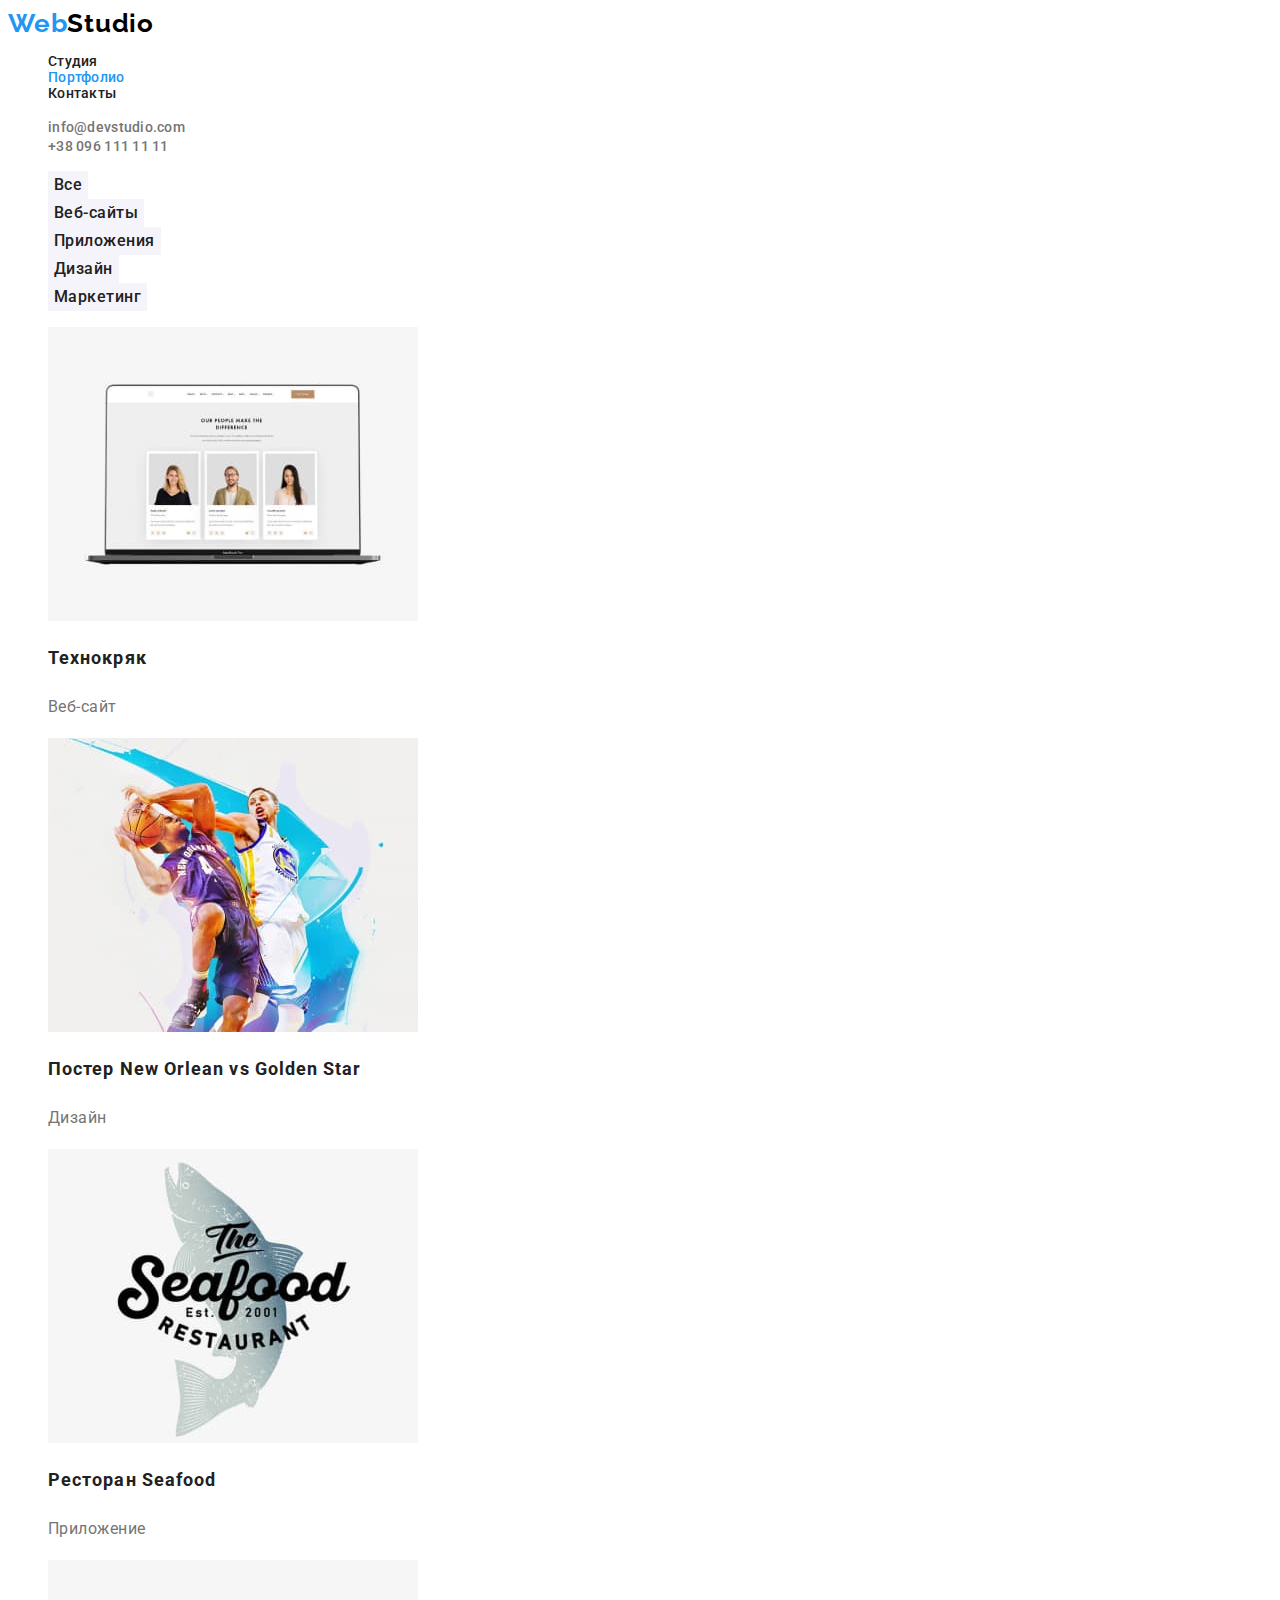
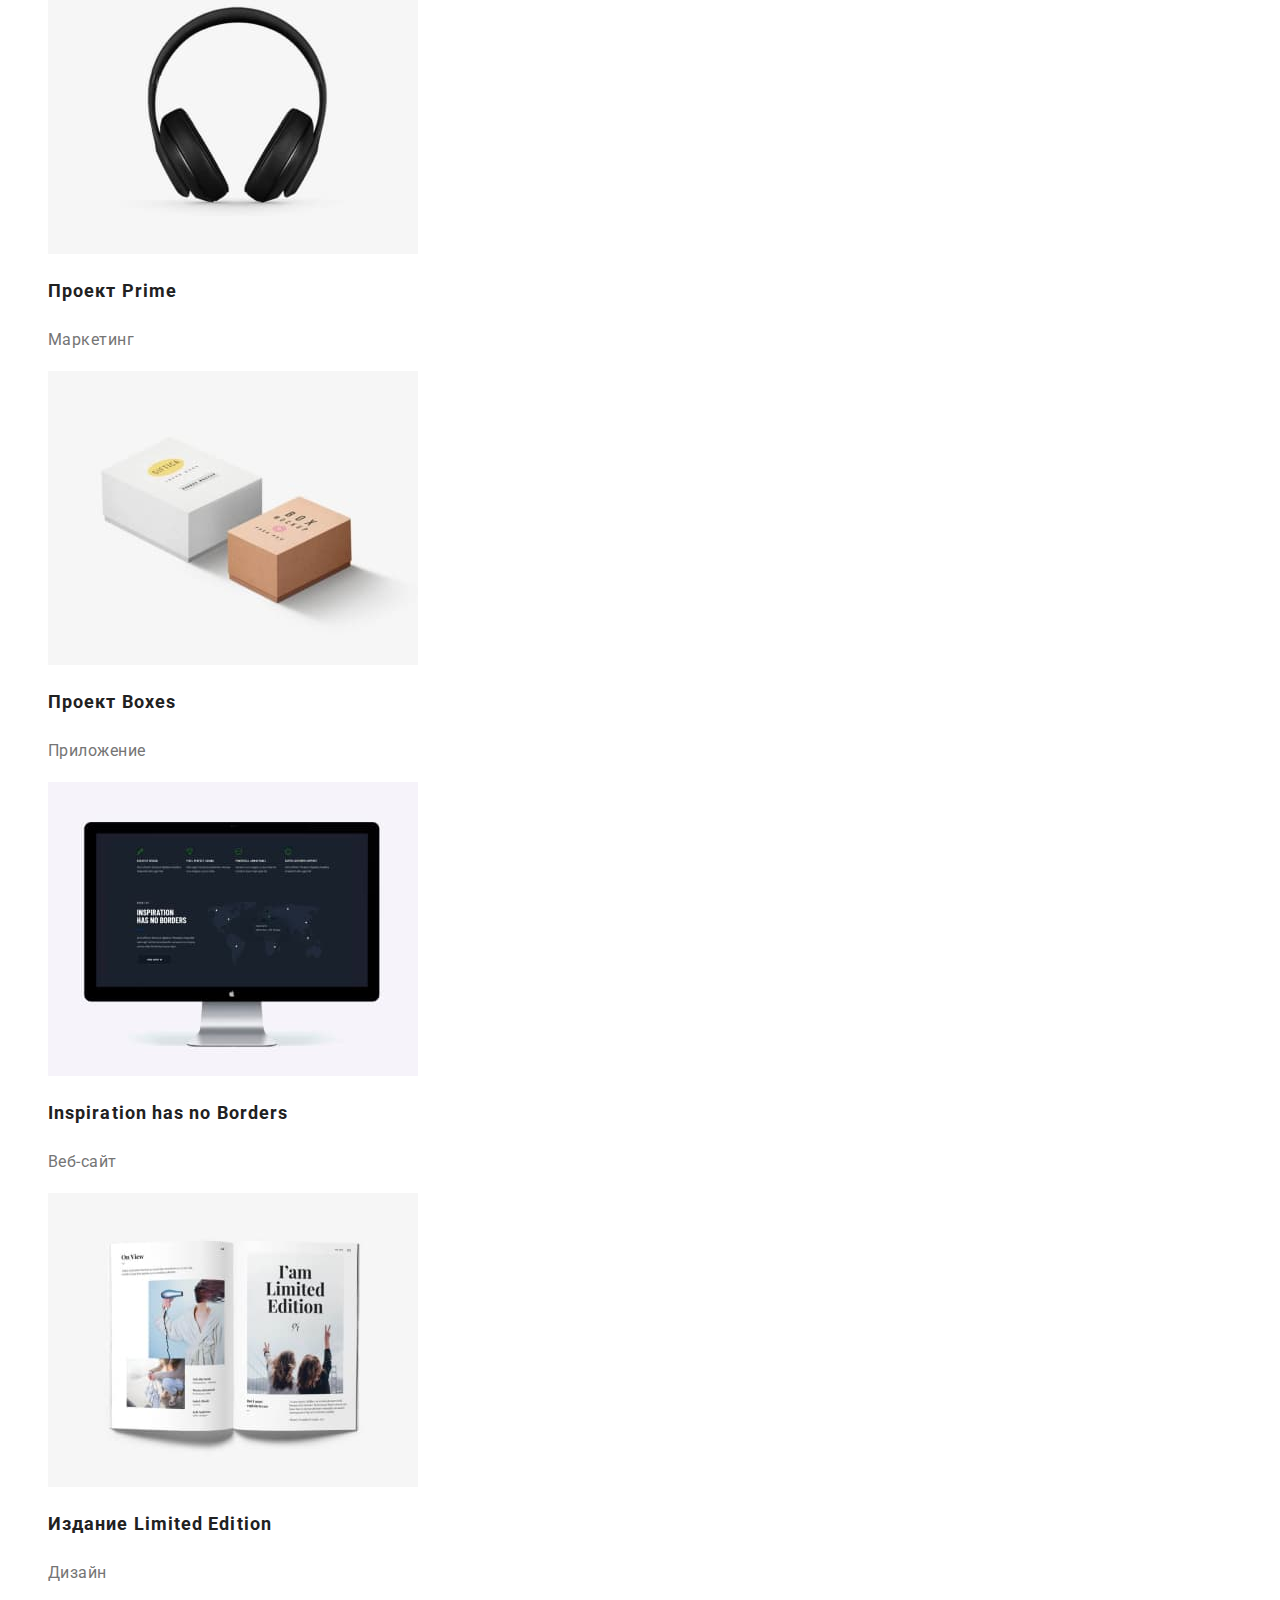
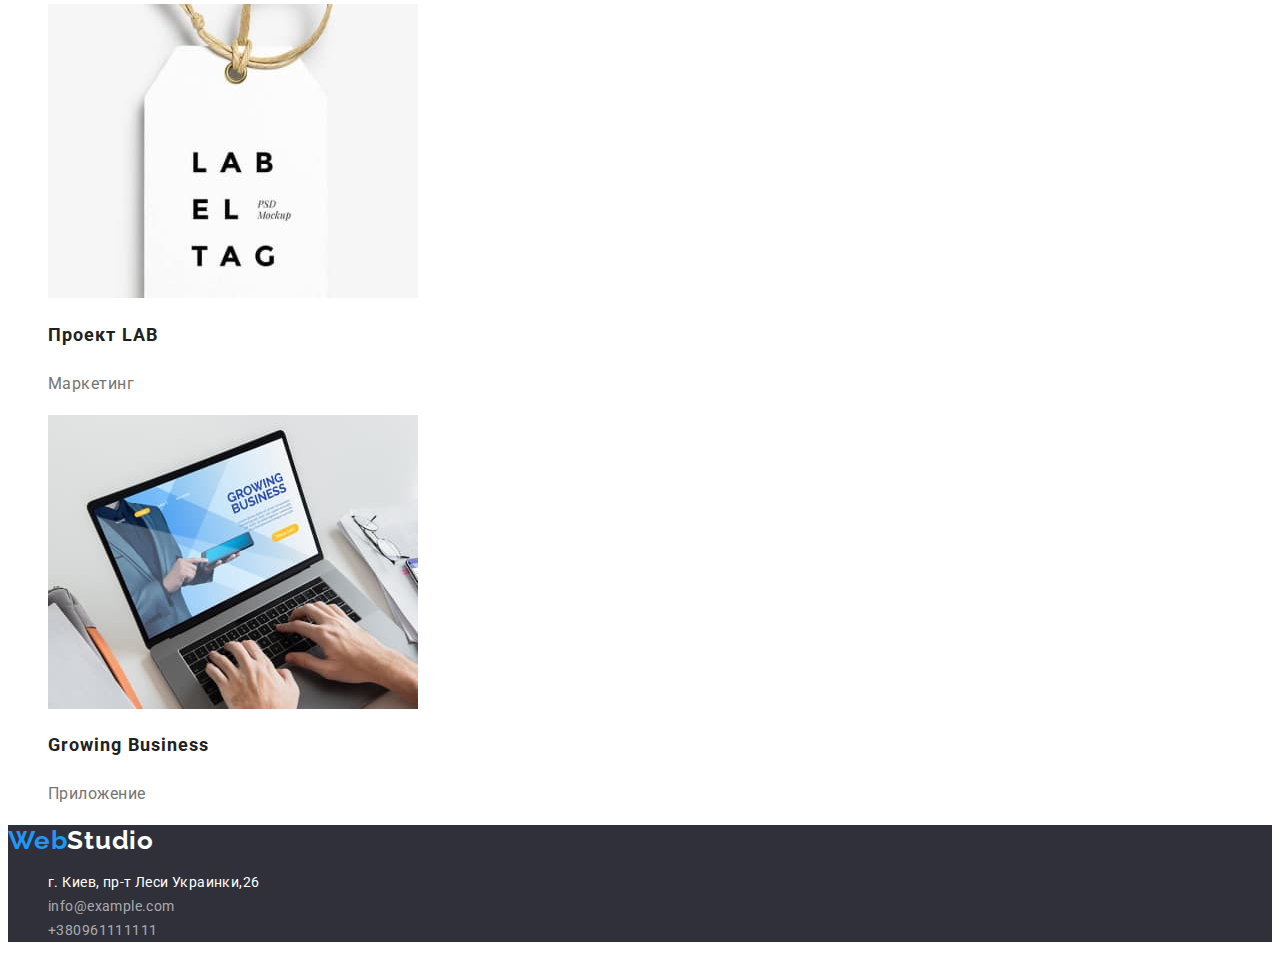
==== portfolio.html @ 4a422cb1 "Initial commit" ====
<!DOCTYPE html>
<html lang="en">
  <head>
    <meta charset="UTF-8" />
    <meta http-equiv="X-UA-Compatible" content="IE=edge" />
    <meta name="viewport" content="width=device-width, initial-scale=1.0" />
    <title>WebStudio</title>
    <link
      href="https://fonts.googleapis.com/css2?family=Raleway:wght@700&family=Roboto:wght@400;500;700;900&display=swap"
      rel="stylesheet"
    />
    <link rel="stylesheet" href="./css/styles.css" />
  </head>
  <body class="body">
    <header>
      <nav class="header-link">
        <a href="index.html" class="logo link"><span class="web">Web</span>Studio</a>

        <ul class="site-nav list">
          <li><a href="index.html" class="header-link link">Студия</a></li>
          <li><a href="portfolio.html" class="header-link-current link">Портфолио</a></li>
          <li><a href="" class="header-link link">Контакты</a></li>
        </ul>
      </nav>

      <ul class="auth-nav list">
        <li><a href="mailto:info@devstudio.com" class="contact link">info@devstudio.com</a></li>
        <li><a href="tel:+380961111111" class="contact link">+38 096 111 11 11</a></li>
      </ul>
    </header>
    <main>
      <section class="button">
        <ul class="button-one list">
          <li>
            <button type="button" class="btn-small">Все</button>
          </li>
          <li>
            <button type="button" class="btn-small">Веб-сайты</button>
          </li>
          <li>
            <button type="button" class="btn-small">Приложения</button>
          </li>
          <li>
            <button type="button" class="btn-small">Дизайн</button>
          </li>
          <li>
            <button type="button" class="btn-small">Маркетинг</button>
          </li>
        </ul>

        <ul>
          <li class="content list">
            <a href class="link">
              <img src="./images/img1.jpg" alt="Технокряк" width="370" height="294" />
              <h2 class="content-title">Технокряк</h2>
              <p class="content-text">Веб-сайт</p>
            </a>
          </li>
          <li class="content list">
            <a href class="link">
              <img
                src="./images/img2.jpg"
                alt="Постер New Orlean vs Golden Star"
                width="370"
                height="294"
              />
              <h2 class="content-title">Постер New Orlean vs Golden Star</h2>
              <p class="content-text">Дизайн</p>
            </a>
          </li>
          <li class="content list">
            <a href class="link">
              <img src="./images/img3.jpg" alt="Ресторан Seafood" width="370" height="294" />
              <h2 class="content-title">Ресторан Seafood</h2>
              <p class="content-text">Приложение</p>
            </a>
          </li>
          <li class="content list">
            <a href class="link" href class="link">
              <img src="./images/img4.jpg" alt="Проект Prime" width="370" height="294" />
              <h2 class="content-title">Проект Prime</h2>
              <p class="content-text">Маркетинг</p>
            </a>
          </li>
          <li class="content list">
            <a href class="link">
              <img src="./images/img5.jpg" alt="Проект Boxes" width="370" height="294" />
              <h2 class="content-title">Проект Boxes</h2>
              <p class="content-text">Приложение</p>
            </a>
          </li>
          <li class="content list">
            <a href class="link">
              <img
                src="./images/img6.jpg"
                alt="Inspiration has no Borders"
                width="370"
                height="294"
              />
              <h2 class="content-title">Inspiration has no Borders</h2>
              <p class="content-text">Веб-сайт</p>
            </a>
          </li>
          <li class="content list">
            <a href class="link">
              <img src="./images/img7.jpg" alt="Издание Limited Edition" width="370" height="294" />
              <h2 class="content-title">Издание Limited Edition</h2>
              <p class="content-text">Дизайн</p>
            </a>
          </li>
          <li class="content list">
            <a href class="link">
              <img src="./images/img8.jpg" alt="Проект LAB" width="370" height="294" />
              <h2 class="content-title">Проект LAB</h2>
              <p class="content-text">Маркетинг</p>
            </a>
          </li>
          <li class="content list">
            <a href class="link">
              <img src="./images/img9.jpg" alt="Growing Business" width="370" height="294" />
              <h2 class="content-title">Growing Business</h2>
              <p class="content-text">Приложение</p>
            </a>
          </li>
        </ul>
      </section>
    </main>
    <footer class="foot-grey-style">
      <a href="Index.html" class="footer-logo link"><span class="web">Web</span>Studio</a>
      <address>
        <ul class="footer list">
          <li>
            <a
              class="footer-adress link"
              href="https://bit.ly/3pXMvUd"
              target="_blank"
              rel="noopener noreferrer"
              >г. Киев, пр-т Леси Украинки,26</a
            >
          </li>
          <li>
            <a class="contact-foot link" href="mailto:info@devstudio.com">info@example.com</a>
          </li>
          <li><a class="contact-foot link" href="tel:+380961111111">+380961111111</a></li>
        </ul>
      </address>
    </footer>
  </body>
</html>
---- css/styles.css ----
:root {
  /* fonts */
  --main-font: 'Roboto', sans-serif;
  --secondary-font: 'Raleway', sans-serif;

  /* text colors */
  --primary-color: #212121;
  --secondary-color: #757575;
  --accent-color: #2196f3;
  --text-color: #ffffff;

  /* bg-color */
  --bg-cl: #2f303a;
}

.body {
  font-family: var(--main-font);
  background: ;
  color: var(--primary-color);
}

.link {
  text-decoration: none;
  color: currentColor;
}
.list {
  list-style: none;
}

.header-link {
  font-weight: 500;
  font-size: 14px;
  line-height: calc(16 / 14);
  letter-spacing: 0.02em;
  color: var(--primary-color);
}

.header-link-current:hover,
.header-link-current:focus,
.header-link:hover,
.header-link:focus,
.contact-current:hover,
.contact-current:focus,
.contact:hover,
.contact:focus {
  color: var(--accent-color);
}

.header-link-current,
.header-link-current {
  font-weight: 500;
  font-size: 14px;
  line-height: calc(16 / 14);
  letter-spacing: 0.02em;
  color: var(--accent-color);
}

.contact,
.contact-current {
  font-weight: 500;
  font-size: 14px;
  line-height: calc(16 / 14);
  letter-spacing: 0.02em;
  color: var(--secondary-color);
}

.web {
  color: var(--accent-color);
  text-decoration: none;
}
.logo {
  color: #000;
  font-family: 'Raleway';
  font-weight: 700;
  font-size: 26px;
  line-height: calc(31 / 26);
  letter-spacing: 0.03em;
}

.header-link {
  color: var(--primary-color);
}

.header-link:active {
  color: var(--accent-color);
}

/* section */
.grey-style-text {
  font-weight: 900;
  font-size: 44px;
  line-height: calc(60 / 44);
  text-align: center;
  letter-spacing: 0.06em;
  text-transform: uppercase;
  color: var(--text-color);
}

.grey-style {
  font-weight: 700;
  font-size: 16px;
  line-height: calc(30 / 16);
  text-align: center;
  letter-spacing: 0.06em;
  text-transform: uppercase;
  color: var(--text-color);
  background-color: var(--bg-cl);
}

.btn:hover,
.btn:focus {
  background-color: #188ce8;
  color: var(--text-color);
}
.btn:active {
  background-color: var(--accent-color);
}
/* accent color #2196f3  */
.btn {
  font-family: inherit;
  font-weight: 700;
  font-size: 16px;
  line-height: calc(30 / 16);
  background-color: #2196f3;
  color: var(--text-color);
  border: none;
}

.content-tl {
  font-weight: 700;
  font-size: 14px;
  line-height: calc(16 / 14);
  letter-spacing: 0.03em;
  text-transform: uppercase;
  color: var(--primary-color);
}

.content-tx {
  font-weight: 400;
  font-size: 14px;
  line-height: calc(24 / 14);
  letter-spacing: 0.03em;
  color: var(--secondary-color);
}
.cont-section {
  background-color: #f5f4fa;
}
.content-tl-second {
  font-weight: 700;
  font-size: 36px;
  line-height: calc(42 / 36);
  text-align: center;
  letter-spacing: 0.03em;
  color: var(--primary-color);
}

.button-one:active {
  color: var(--text-color);
}

.button {
  border: none;
}

/* section */
.btn-small:hover,
.btn-small:focus {
  background-color: var(--accent-color);
  color: var(--text-color);
}

.btn-small:active {
  background-color: var(--accent-color);
}
.btn-small {
  font-family: inherit;
  font-weight: 500;
  font-size: 16px;
  line-height: calc(26 / 16);
  background-color: #f5f4fa;
  color: var(--primary-color);
  border: none;
  text-align: center;
  letter-spacing: 0.03em;
}

.content-title {
  font-weight: 700;
  font-size: 18px;
  line-height: calc(36 / 18);
  letter-spacing: 0.06em;
  color: var(--primary-color);
}
.content-text {
  font-weight: 400;
  font-size: 16px;
  line-height: calc(30 / 16);
  letter-spacing: 0.03em;
  color: var(--secondary-color);
}
.content-tl-thre {
  font-weight: 500;
  font-size: 16px;
  line-height: calc(19 / 16);
  text-align: center;
  letter-spacing: 0.03em;
  color: var(--primary-color);
}
.content-tx-thre {
  font-weight: 400;
  font-size: 16px;
  line-height: calc(19 / 16);
  text-align: center;
  letter-spacing: 0.03em;
  color: var(--secondary-color);
}

.grey-style {
  background-color: var(--bg-cl);
}

/* footer */
.footer-logo {
  color: var(--text-color);
  font-family: 'Raleway';
  font-weight: 700;
  font-size: 26px;
  line-height: calc(31 / 26);
  letter-spacing: 0.03em;
}

.footer-adress {
  font-family: 'Roboto';
  font-style: normal;
  font-weight: 400;
  font-size: 14px;
  line-height: calc(24 / 14);
  letter-spacing: 0.03em;
  color: var(--text-color);
}
.foot-grey-style {
  background-color: var(--bg-cl);
  font-weight: 400;
  font-size: 14px;
  line-height: calc(24 / 14);
  letter-spacing: 0.03em;
  color: var(--text-color);
}

.contact-foot:hover,
.contact-foot:focus {
  color: var(--text-color);
}
.contact-foot {
  font-family: 'Roboto';
  font-style: normal;
  font-weight: 400;
  font-size: 14px;
  line-height: calc(24 / 14);
  letter-spacing: 0.03em;
  color: rgba(255, 255, 255, 0.6);
}
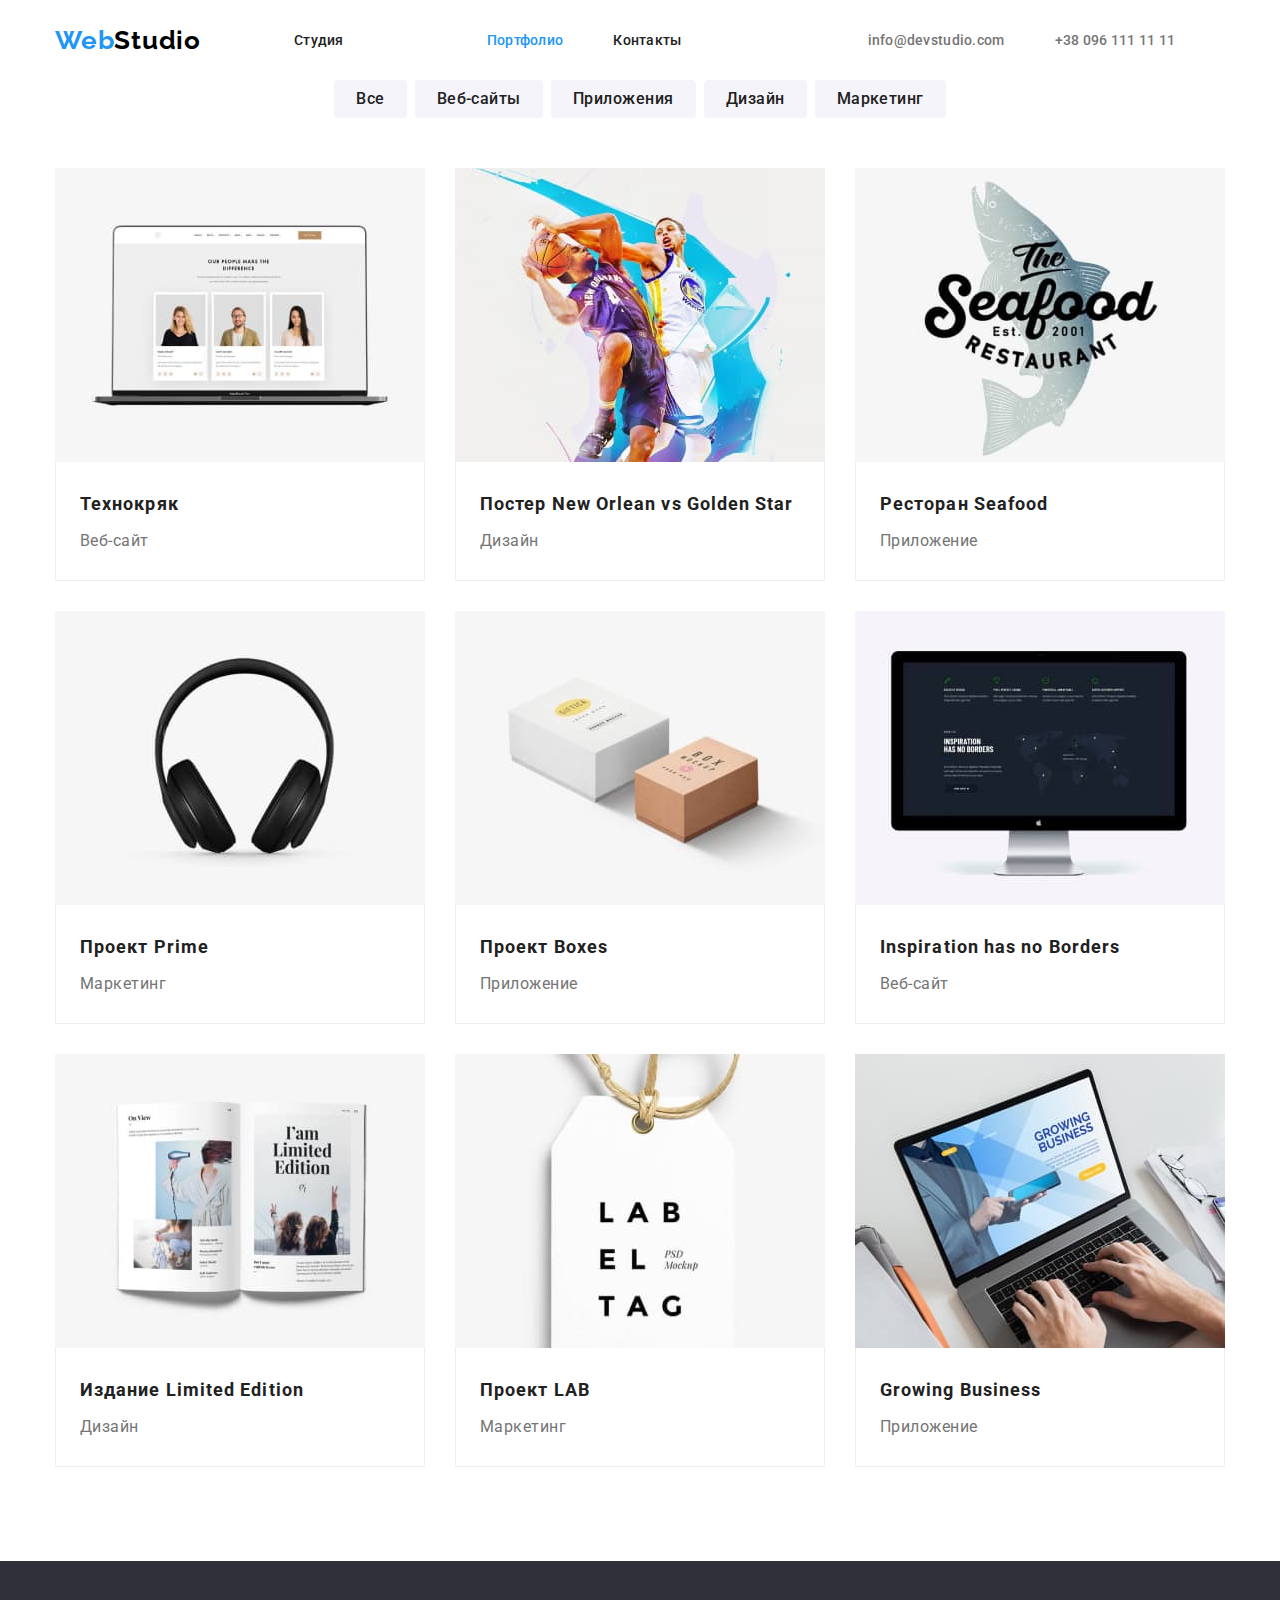
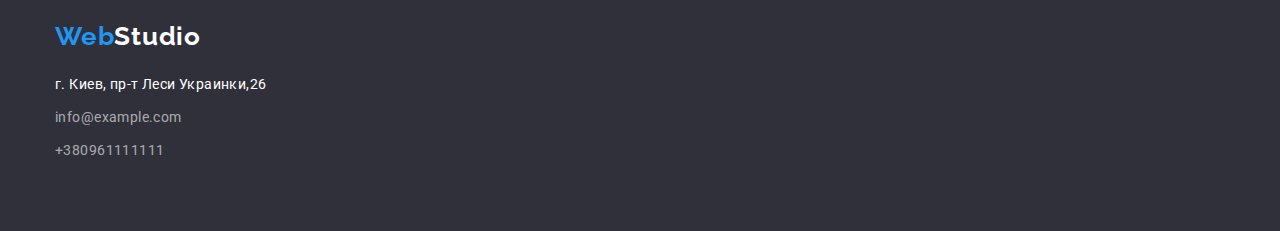
==== commit 93bf4a4b: "1" ====
--- a/portfolio.html
+++ b/portfolio.html
@@ -9,141 +9,181 @@
       href="https://fonts.googleapis.com/css2?family=Raleway:wght@700&family=Roboto:wght@400;500;700;900&display=swap"
       rel="stylesheet"
     />
+    <link
+      rel="stylesheet"
+      href="https://cdnjs.cloudflare.com/ajax/libs/modern-normalize/1.1.0/modern-normalize.min.css"
+    />
     <link rel="stylesheet" href="./css/styles.css" />
   </head>
   <body class="body">
-    <header>
-      <nav class="header-link">
-        <a href="index.html" class="logo link"><span class="web">Web</span>Studio</a>
+    <header class="header border">
+      <div class="container flex-container">
+        <nav class="header-link flex-container">
+          <a href="index.html" class="logo link"><span class="web">Web</span>Studio</a>
 
-        <ul class="site-nav list">
-          <li><a href="index.html" class="header-link link">Студия</a></li>
-          <li><a href="portfolio.html" class="header-link-current link">Портфолио</a></li>
-          <li><a href="" class="header-link link">Контакты</a></li>
+          <ul class="site-nav flex-container list">
+            <li><a href="index.html" class="header-link link">Студия</a></li>
+            <li><a href="portfolio.html" class="header-link-current link">Портфолио</a></li>
+            <li><a href="" class="header-link header-link-con link">Контакты</a></li>
+          </ul>
+        </nav>
+
+        <ul class="auth-nav flex-container list">
+          <li>
+            <a href="mailto:info@devstudio.com" class="contact contact-mail link"
+              >info@devstudio.com</a
+            >
+          </li>
+          <li><a href="tel:+380961111111" class="contact link">+38 096 111 11 11</a></li>
         </ul>
-      </nav>
-
-      <ul class="auth-nav list">
-        <li><a href="mailto:info@devstudio.com" class="contact link">info@devstudio.com</a></li>
-        <li><a href="tel:+380961111111" class="contact link">+38 096 111 11 11</a></li>
-      </ul>
+      </div>
     </header>
     <main>
       <section class="button">
-        <ul class="button-one list">
-          <li>
-            <button type="button" class="btn-small">Все</button>
-          </li>
-          <li>
-            <button type="button" class="btn-small">Веб-сайты</button>
-          </li>
-          <li>
-            <button type="button" class="btn-small">Приложения</button>
-          </li>
-          <li>
-            <button type="button" class="btn-small">Дизайн</button>
-          </li>
-          <li>
-            <button type="button" class="btn-small">Маркетинг</button>
-          </li>
-        </ul>
+        <div class="container">
+          <h1 class="visually-hidden">Портфолио студии</h1>
+          <ul class="button-one list">
+            <li>
+              <button type="button" class="btn-small">Все</button>
+            </li>
+            <li>
+              <button type="button" class="btn-small">Веб-сайты</button>
+            </li>
+            <li>
+              <button type="button" class="btn-small">Приложения</button>
+            </li>
+            <li>
+              <button type="button" class="btn-small">Дизайн</button>
+            </li>
+            <li>
+              <button type="button" class="btn-small">Маркетинг</button>
+            </li>
+          </ul>
 
-        <ul>
-          <li class="content list">
-            <a href class="link">
-              <img src="./images/img1.jpg" alt="Технокряк" width="370" height="294" />
-              <h2 class="content-title">Технокряк</h2>
-              <p class="content-text">Веб-сайт</p>
-            </a>
-          </li>
-          <li class="content list">
-            <a href class="link">
-              <img
-                src="./images/img2.jpg"
-                alt="Постер New Orlean vs Golden Star"
-                width="370"
-                height="294"
-              />
-              <h2 class="content-title">Постер New Orlean vs Golden Star</h2>
-              <p class="content-text">Дизайн</p>
-            </a>
-          </li>
-          <li class="content list">
-            <a href class="link">
-              <img src="./images/img3.jpg" alt="Ресторан Seafood" width="370" height="294" />
-              <h2 class="content-title">Ресторан Seafood</h2>
-              <p class="content-text">Приложение</p>
-            </a>
-          </li>
-          <li class="content list">
-            <a href class="link" href class="link">
-              <img src="./images/img4.jpg" alt="Проект Prime" width="370" height="294" />
-              <h2 class="content-title">Проект Prime</h2>
-              <p class="content-text">Маркетинг</p>
-            </a>
-          </li>
-          <li class="content list">
-            <a href class="link">
-              <img src="./images/img5.jpg" alt="Проект Boxes" width="370" height="294" />
-              <h2 class="content-title">Проект Boxes</h2>
-              <p class="content-text">Приложение</p>
-            </a>
-          </li>
-          <li class="content list">
-            <a href class="link">
-              <img
-                src="./images/img6.jpg"
-                alt="Inspiration has no Borders"
-                width="370"
-                height="294"
-              />
-              <h2 class="content-title">Inspiration has no Borders</h2>
-              <p class="content-text">Веб-сайт</p>
-            </a>
-          </li>
-          <li class="content list">
-            <a href class="link">
-              <img src="./images/img7.jpg" alt="Издание Limited Edition" width="370" height="294" />
-              <h2 class="content-title">Издание Limited Edition</h2>
-              <p class="content-text">Дизайн</p>
-            </a>
-          </li>
-          <li class="content list">
-            <a href class="link">
-              <img src="./images/img8.jpg" alt="Проект LAB" width="370" height="294" />
-              <h2 class="content-title">Проект LAB</h2>
-              <p class="content-text">Маркетинг</p>
-            </a>
-          </li>
-          <li class="content list">
-            <a href class="link">
-              <img src="./images/img9.jpg" alt="Growing Business" width="370" height="294" />
-              <h2 class="content-title">Growing Business</h2>
-              <p class="content-text">Приложение</p>
-            </a>
-          </li>
-        </ul>
+          <ul class="progect list">
+            <li class="content list item">
+              <a href class="link">
+                <img src="./images/img1.jpg" alt="Технокряк" width="370" height="294" />
+                <div class="card-description">
+                  <h2 class="content-title">Технокряк</h2>
+                  <p class="content-text">Веб-сайт</p>
+                </div>
+              </a>
+            </li>
+            <li class="content list item">
+              <a href class="link">
+                <img
+                  src="./images/img2.jpg"
+                  alt="Постер New Orlean vs Golden Star"
+                  width="370"
+                  height="294"
+                />
+                <div class="card-description">
+                  <h2 class="content-title">Постер New Orlean vs Golden Star</h2>
+                  <p class="content-text">Дизайн</p>
+                </div>
+              </a>
+            </li>
+            <li class="content list item">
+              <a href class="link">
+                <img src="./images/img3.jpg" alt="Ресторан Seafood" width="370" height="294" />
+                <div class="card-description">
+                  <h2 class="content-title">Ресторан Seafood</h2>
+                  <p class="content-text">Приложение</p>
+                </div>
+              </a>
+            </li>
+            <li class="content list item">
+              <a href class="link" href class="link">
+                <img src="./images/img4.jpg" alt="Проект Prime" width="370" height="294" />
+                <div class="card-description">
+                  <h2 class="content-title">Проект Prime</h2>
+                  <p class="content-text">Маркетинг</p>
+                </div>
+              </a>
+            </li>
+            <li class="content list item">
+              <a href class="link">
+                <img src="./images/img5.jpg" alt="Проект Boxes" width="370" height="294" />
+                <div class="card-description">
+                  <h2 class="content-title">Проект Boxes</h2>
+                  <p class="content-text">Приложение</p>
+                </div>
+              </a>
+            </li>
+            <li class="content list item">
+              <a href class="link">
+                <img
+                  src="./images/img6.jpg"
+                  alt="Inspiration has no Borders"
+                  width="370"
+                  height="294"
+                />
+                <div class="card-description">
+                  <h2 class="content-title">Inspiration has no Borders</h2>
+                  <p class="content-text">Веб-сайт</p>
+                </div>
+              </a>
+            </li>
+            <li class="content list item">
+              <a href class="link">
+                <img
+                  src="./images/img7.jpg"
+                  alt="Издание Limited Edition"
+                  width="370"
+                  height="294"
+                />
+                <div class="card-description">
+                  <h2 class="content-title">Издание Limited Edition</h2>
+                  <p class="content-text">Дизайн</p>
+                </div>
+              </a>
+            </li>
+            <li class="content list item">
+              <a href class="link">
+                <img src="./images/img8.jpg" alt="Проект LAB" width="370" height="294" />
+                <div class="card-description">
+                  <h2 class="content-title">Проект LAB</h2>
+                  <p class="content-text">Маркетинг</p>
+                </div>
+              </a>
+            </li>
+            <li class="content list item">
+              <a href class="link">
+                <img src="./images/img9.jpg" alt="Growing Business" width="370" height="294" />
+                <div class="card-description">
+                  <h2 class="content-title">Growing Business</h2>
+                  <p class="content-text">Приложение</p>
+                </div>
+              </a>
+            </li>
+          </ul>
+        </div>
       </section>
     </main>
     <footer class="foot-grey-style">
-      <a href="Index.html" class="footer-logo link"><span class="web">Web</span>Studio</a>
-      <address>
-        <ul class="footer list">
-          <li>
-            <a
-              class="footer-adress link"
-              href="https://bit.ly/3pXMvUd"
-              target="_blank"
-              rel="noopener noreferrer"
-              >г. Киев, пр-т Леси Украинки,26</a
-            >
-          </li>
-          <li>
-            <a class="contact-foot link" href="mailto:info@devstudio.com">info@example.com</a>
-          </li>
-          <li><a class="contact-foot link" href="tel:+380961111111">+380961111111</a></li>
-        </ul>
-      </address>
+      <div class="container">
+        <a href="Index.html" class="footer-logo link"><span class="web">Web</span>Studio</a>
+        <address>
+          <ul class="footer list">
+            <li class="footer-item">
+              <a
+                class="footer-adress link"
+                href="https://bit.ly/3pXMvUd"
+                target="_blank"
+                rel="noopener noreferrer"
+                >г. Киев, пр-т Леси Украинки,26</a
+              >
+            </li>
+            <li class="footer-item">
+              <a class="contact-foot link" href="mailto:info@devstudio.com">info@example.com</a>
+            </li>
+            <li class="footer-item">
+              <a class="contact-foot link" href="tel:+380961111111">+380961111111</a>
+            </li>
+          </ul>
+        </address>
+      </div>
     </footer>
   </body>
 </html>
--- a/css/styles.css
+++ b/css/styles.css
@@ -11,23 +11,96 @@
 
   /* bg-color */
   --bg-cl: #2f303a;
-}
-
+
+  /* отступы между элементами */
+  --indent: 30px;
+  --filter-indent: 8px;
+}
+img {
+  display: block;
+}
+.container {
+  width: 1200px;
+  padding-left: 15px;
+  padding-right: 15px;
+  margin: 0 auto;
+}
+h1,
+h2,
+h3,
+h4,
+h5,
+h6,
+p,
+ul {
+  margin: 0;
+  padding: 0;
+}
 .body {
   font-family: var(--main-font);
-  background: ;
-  color: var(--primary-color);
-}
-
+
+  color: var(--primary-color);
+}
+
+.header .border {
+  border-bottom: 1px solid #ececec;
+}
+
+.flex-container {
+  display: flex;
+  align-items: center;
+}
+.feature,
+.item {
+  --items: 4;
+}
+.item {
+  flex-basis: calc((100% - var(--indent) * (var(--items) - 1)) / var(--items));
+}
+/* header */
+.site-nav,
+.contact-nav {
+  display: flex;
+  margin-left: auto;
+  gap: 50px;
+  font-weight: 500;
+  font-size: 14px;
+  line-height: 1.14;
+  letter-spacing: 0.02em;
+}
+
+/* header */
+.site-nav .link,
+.contacts-nav .link {
+  display: flex;
+  display: block;
+  padding: 32px 0;
+}
+.auth-nav .link {
+  display: flex;
+  display: block;
+  padding: 32px 0;
+  gap: 50px;
+}
+
+.header-link-con {
+  margin-right: 340px;
+}
+.contact-mail {
+  margin-right: 50px;
+}
 .link {
   text-decoration: none;
   color: currentColor;
 }
 .list {
+  padding: 0;
+  margin: 0;
   list-style: none;
 }
 
 .header-link {
+  margin-right: 93px;
   font-weight: 500;
   font-size: 14px;
   line-height: calc(16 / 14);
@@ -69,6 +142,7 @@
   text-decoration: none;
 }
 .logo {
+  margin-right: 93px;
   color: #000;
   font-family: 'Raleway';
   font-weight: 700;
@@ -86,7 +160,14 @@
 }
 
 /* section */
+.grey-style {
+  padding: 200px 0;
+}
 .grey-style-text {
+  width: 696px;
+  margin-top: 0;
+  margin: auto;
+  margin-bottom: 30px;
   font-weight: 900;
   font-size: 44px;
   line-height: calc(60 / 44);
@@ -97,6 +178,8 @@
 }
 
 .grey-style {
+  margin-bottom: 94px;
+  padding: 200px 0;
   font-weight: 700;
   font-size: 16px;
   line-height: calc(30 / 16);
@@ -117,6 +200,9 @@
 }
 /* accent color #2196f3  */
 .btn {
+  min-width: 216px;
+  border-radius: 4px;
+  padding: 10px 32px;
   font-family: inherit;
   font-weight: 700;
   font-size: 16px;
@@ -124,9 +210,24 @@
   background-color: #2196f3;
   color: var(--text-color);
   border: none;
-}
-
+  text-align: center;
+}
+/* cкрытый h */
+.visually-hidden {
+  position: absolute;
+  width: 1px;
+  height: 1px;
+  margin: -1px;
+  border: 0;
+  padding: 0;
+  white-space: nowrap;
+  clip-path: inset(100%);
+  clip: rect(0 0 0 0);
+  overflow: hidden;
+}
 .content-tl {
+  margin-top: 0;
+  margin-bottom: 10px;
   font-weight: 700;
   font-size: 14px;
   line-height: calc(16 / 14);
@@ -134,6 +235,15 @@
   text-transform: uppercase;
   color: var(--primary-color);
 }
+.section {
+  padding-top: 94px;
+  padding-bottom: 94px;
+}
+
+.feature-sec {
+  padding-right: 30px;
+}
+/* секция чем мы занимаемся */
 
 .content-tx {
   font-weight: 400;
@@ -142,10 +252,10 @@
   letter-spacing: 0.03em;
   color: var(--secondary-color);
 }
-.cont-section {
-  background-color: #f5f4fa;
-}
+/*Чем мы занимаемся*/
 .content-tl-second {
+  padding-top: 0%;
+  margin-bottom: 50px;
   font-weight: 700;
   font-size: 36px;
   line-height: calc(42 / 36);
@@ -153,13 +263,30 @@
   letter-spacing: 0.03em;
   color: var(--primary-color);
 }
-
+.flex-container-gap {
+  gap: 30px;
+  margin-bottom: 188px;
+}
+/* наша команда */
+.flex-container-four {
+  background-color: var(--text-color);
+  border-bottom-left-radius: 4px;
+  border-bottom-right-radius: 4px;
+}
+
+/*Портфолио*/
 .button-one:active {
   color: var(--text-color);
 }
-
+.button-one {
+  display: flex;
+  justify-content: center;
+  gap: var(--filter-indent);
+  margin-bottom: 50px;
+}
 .button {
   border: none;
+  margin-bottom: 94px;
 }
 
 /* section */
@@ -172,7 +299,12 @@
 .btn-small:active {
   background-color: var(--accent-color);
 }
+/* Портфолио */
 .btn-small {
+  padding: 6px 22px;
+  display: inline-block;
+  padding: 6px 22px;
+  border-radius: 4px;
   font-family: inherit;
   font-weight: 500;
   font-size: 16px;
@@ -182,9 +314,25 @@
   border: none;
   text-align: center;
   letter-spacing: 0.03em;
-}
-
+  text-align: center;
+}
+.progect {
+  display: flex;
+  flex-wrap: wrap;
+  gap: var(--indent);
+}
+.content .list .item {
+  --items: 3;
+}
+
+/* описание внутри карточек */
+.card-description {
+  padding: 24px 24px;
+  border: 1px solid #eeeeee;
+  border-top: none;
+}
 .content-title {
+  margin-bottom: 4px;
   font-weight: 700;
   font-size: 18px;
   line-height: calc(36 / 18);
@@ -198,7 +346,21 @@
   letter-spacing: 0.03em;
   color: var(--secondary-color);
 }
+/* наша команда */
+.cont-section {
+  background-color: #f5f4fa;
+}
+.team {
+  display: flex;
+  flex-wrap: wrap;
+  gap: var(--indent);
+}
+.team-name {
+  text-align: center;
+  padding: 30px 10px;
+}
 .content-tl-thre {
+  margin-bottom: 10px;
   font-weight: 500;
   font-size: 16px;
   line-height: calc(19 / 16);
@@ -221,12 +383,18 @@
 
 /* footer */
 .footer-logo {
+  display: block;
+  margin-bottom: 20px;
   color: var(--text-color);
   font-family: 'Raleway';
   font-weight: 700;
   font-size: 26px;
   line-height: calc(31 / 26);
   letter-spacing: 0.03em;
+}
+.footer-item {
+  display: block;
+  margin-bottom: 9px;
 }
 
 .footer-adress {
@@ -239,6 +407,9 @@
   color: var(--text-color);
 }
 .foot-grey-style {
+  display: block;
+  padding-top: 60px;
+  padding-bottom: 60px;
   background-color: var(--bg-cl);
   font-weight: 400;
   font-size: 14px;
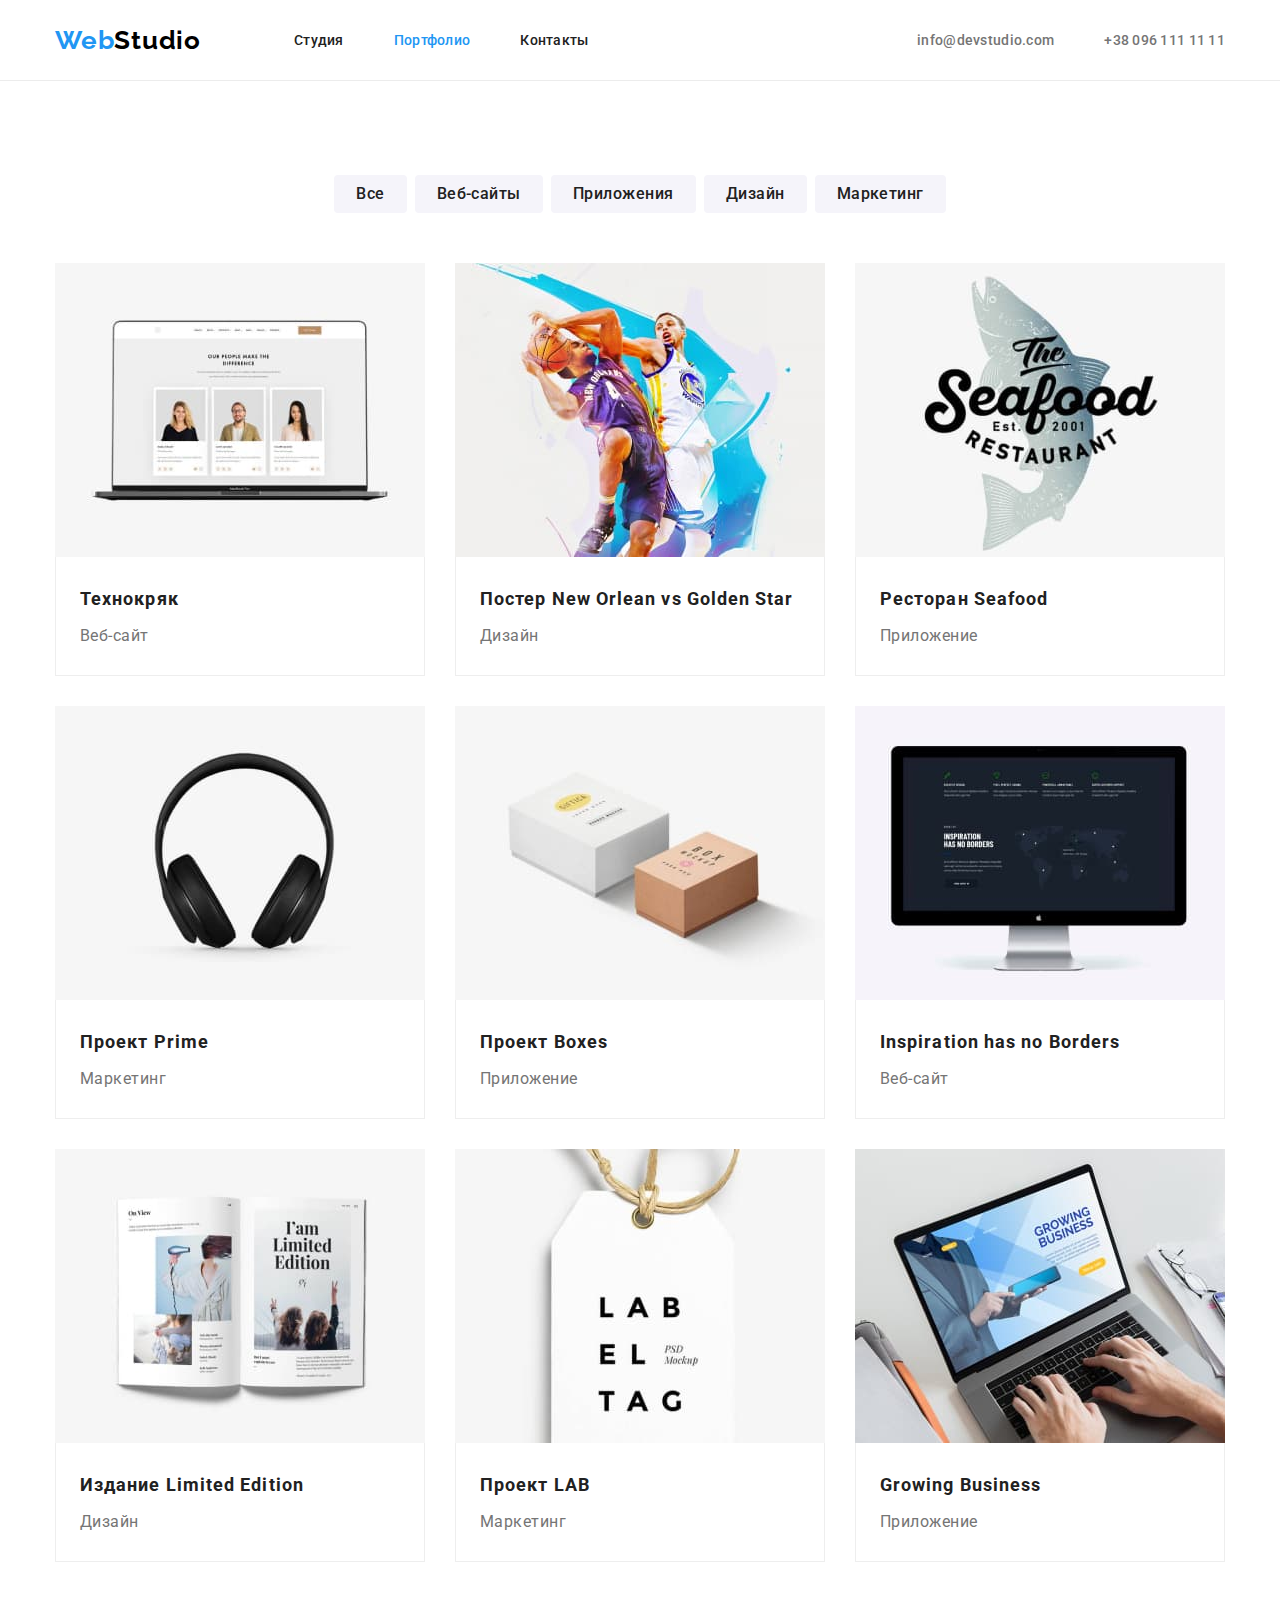
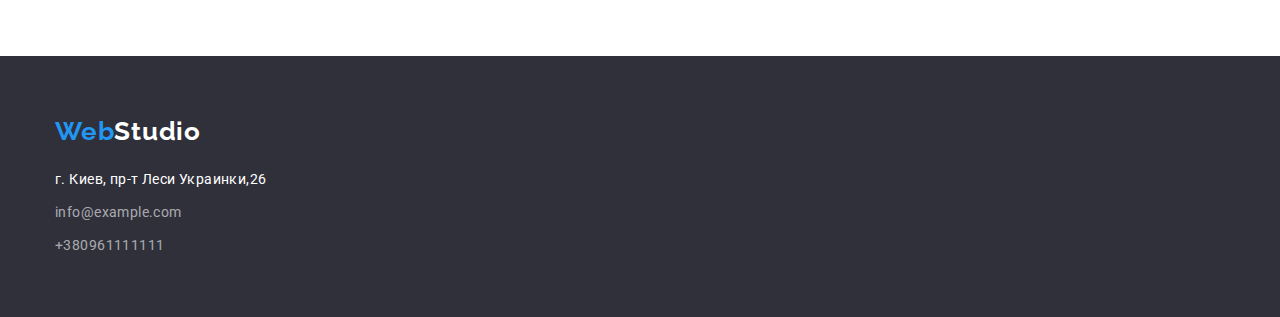
==== commit e99fdd5f: "1" ====
--- a/portfolio.html
+++ b/portfolio.html
@@ -166,7 +166,7 @@
         <a href="Index.html" class="footer-logo link"><span class="web">Web</span>Studio</a>
         <address>
           <ul class="footer list">
-            <li class="footer-item">
+            <li class="footer-item footer-it">
               <a
                 class="footer-adress link"
                 href="https://bit.ly/3pXMvUd"
@@ -175,7 +175,7 @@
                 >г. Киев, пр-т Леси Украинки,26</a
               >
             </li>
-            <li class="footer-item">
+            <li class="footer-item footer-it">
               <a class="contact-foot link" href="mailto:info@devstudio.com">info@example.com</a>
             </li>
             <li class="footer-item">
--- a/css/styles.css
+++ b/css/styles.css
@@ -15,6 +15,8 @@
   /* отступы между элементами */
   --indent: 30px;
   --filter-indent: 8px;
+
+  --items: 4;
 }
 img {
   display: block;
@@ -25,6 +27,7 @@
   padding-right: 15px;
   margin: 0 auto;
 }
+
 h1,
 h2,
 h3,
@@ -36,14 +39,11 @@
   margin: 0;
   padding: 0;
 }
+
 .body {
   font-family: var(--main-font);
 
   color: var(--primary-color);
-}
-
-.header .border {
-  border-bottom: 1px solid #ececec;
 }
 
 .flex-container {
@@ -82,10 +82,14 @@
   padding: 32px 0;
   gap: 50px;
 }
-
-.header-link-con {
-  margin-right: 340px;
-}
+.contacts-nav {
+  margin-left: auto;
+}
+.header {
+  margin-left: auto;
+  border-bottom: 1px solid #ececec;
+}
+
 .contact-mail {
   margin-right: 50px;
 }
@@ -100,7 +104,7 @@
 }
 
 .header-link {
-  margin-right: 93px;
+  margin-right: auto;
   font-weight: 500;
   font-size: 14px;
   line-height: calc(16 / 14);
@@ -178,7 +182,6 @@
 }
 
 .grey-style {
-  margin-bottom: 94px;
   padding: 200px 0;
   font-weight: 700;
   font-size: 16px;
@@ -241,8 +244,9 @@
 }
 
 .feature-sec {
-  padding-right: 30px;
-}
+  gap: 30px;
+}
+
 /* секция чем мы занимаемся */
 
 .content-tx {
@@ -263,9 +267,13 @@
   letter-spacing: 0.03em;
   color: var(--primary-color);
 }
+/* чем мы занимаемся */
 .flex-container-gap {
   gap: 30px;
-  margin-bottom: 188px;
+}
+/* чем мы занимаемся */
+.sec {
+  padding-bottom: 94px;
 }
 /* наша команда */
 .flex-container-four {
@@ -286,7 +294,8 @@
 }
 .button {
   border: none;
-  margin-bottom: 94px;
+  padding-top: 94px;
+  padding-bottom: 94px;
 }
 
 /* section */
@@ -394,9 +403,11 @@
 }
 .footer-item {
   display: block;
+}
+
+.footer-it {
   margin-bottom: 9px;
 }
-
 .footer-adress {
   font-family: 'Roboto';
   font-style: normal;
